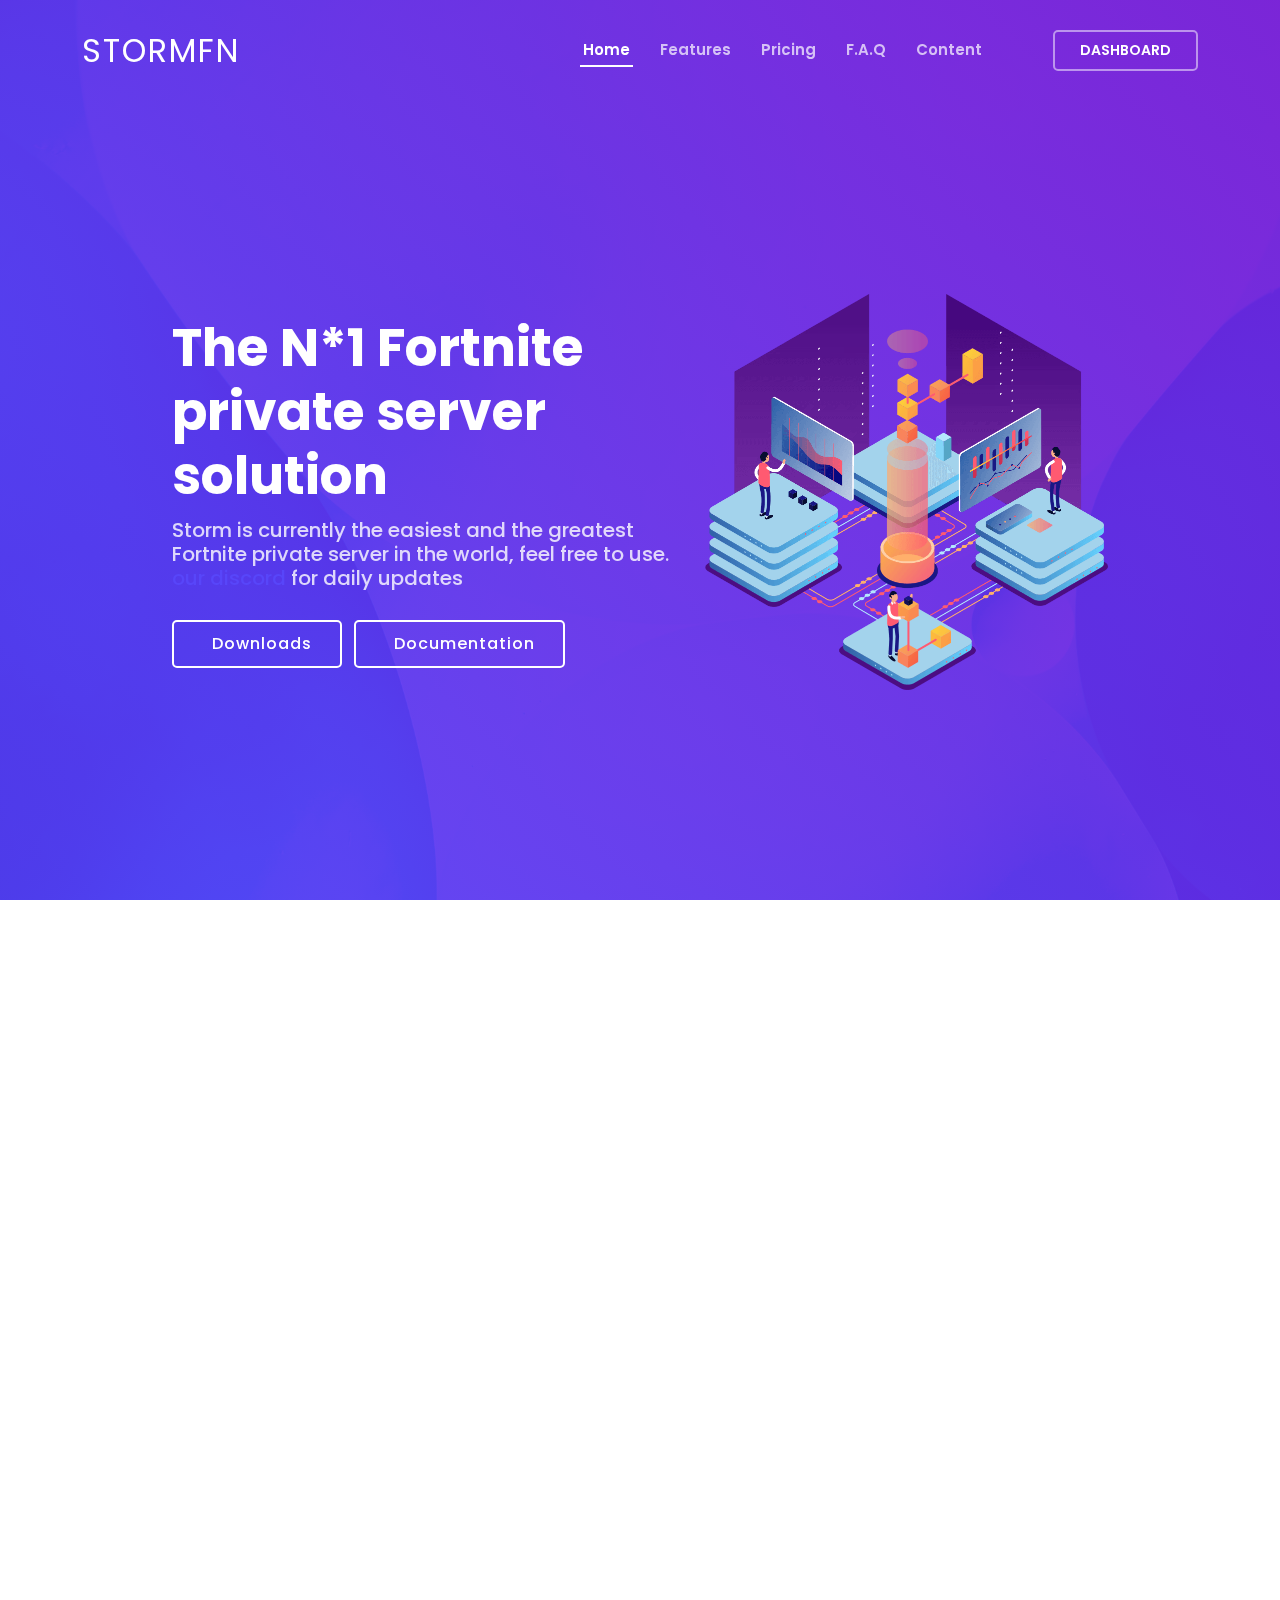
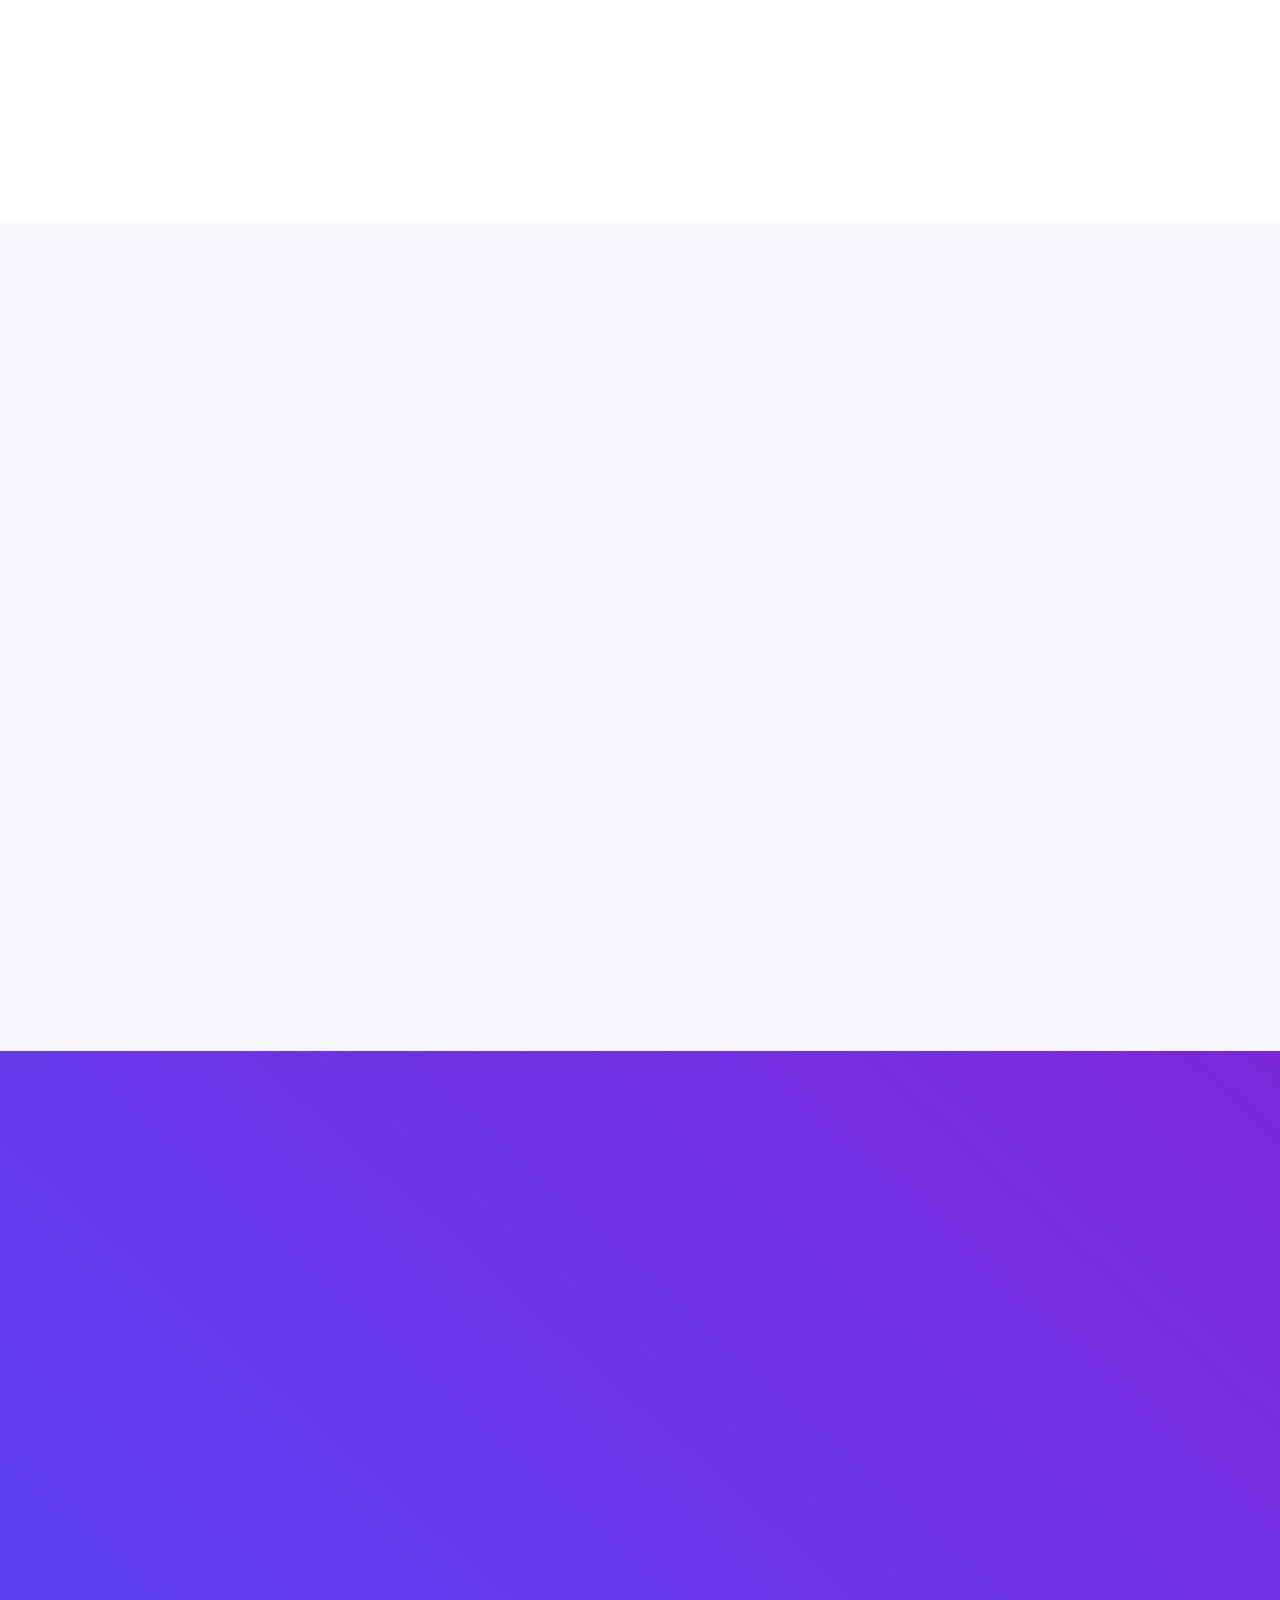
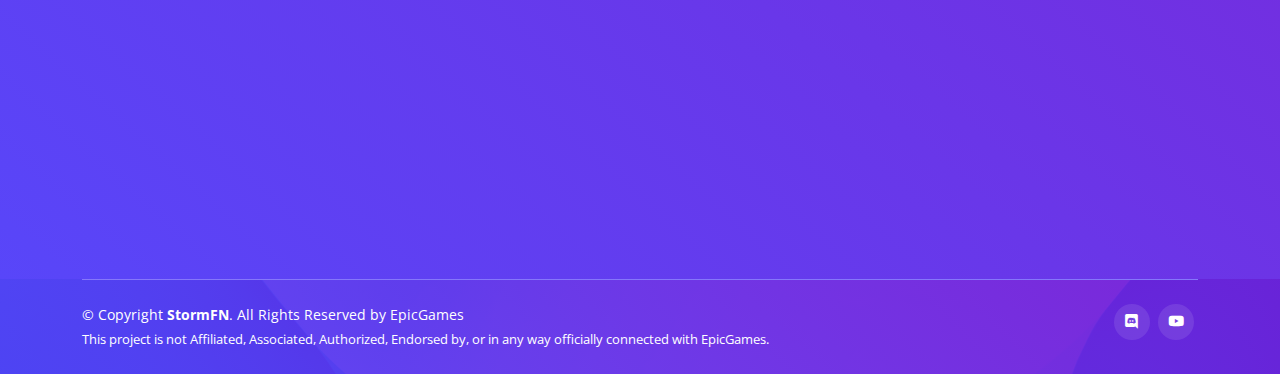
==== index.html @ 91e56296 "Add files via upload" ====
<!DOCTYPE html>
<html lang="en">
<head>
<meta charset="utf-8">
<meta content="width=device-width, initial-scale=1.0" name="viewport">
<title>StormFN</title>
<meta content="" name="description">
<meta content="" name="keywords">

<link href="storm1.png" rel="icon">
<link href="assets/img/apple-touch-icon.png" rel="apple-touch-icon">

<link href="https://fonts.googleapis.com/css?family=Open+Sans:300,300i,400,400i,600,600i,700,700i|Roboto:300,300i,400,400i,500,500i,600,600i,700,700i|Poppins:300,300i,400,400i,500,500i,600,600i,700,700i" rel="stylesheet">

<link href="https://unicons.iconscout.com/release/v4.0.0/css/line.css" rel="stylesheet">

<link href="assets/vendor/aos/aos.css" rel="stylesheet">
<link href="assets/vendor/bootstrap/css/bootstrap.min.css" rel="stylesheet">
<link href="assets/vendor/bootstrap-icons/bootstrap-icons.css" rel="stylesheet">
<link href="assets/vendor/boxicons/css/boxicons.min.css" rel="stylesheet">
<link href="assets/vendor/glightbox/css/glightbox.min.css" rel="stylesheet">
<link href="assets/vendor/swiper/swiper-bundle.min.css" rel="stylesheet">

<link href="assets/css/storm.css" rel="stylesheet">
</head>
<body>

<header id="header" class="fixed-top ">
<div class="container d-flex align-items-center justify-content-between">
<h1 class="logo"><a href="index.html">StormFN</a></h1>

<nav id="navbar" class="navbar">
<ul>
<li><a class="nav-link scrollto active" href="index.html#hero">Home</a></li>
<li><a class="nav-link scrollto" href="index.html#features">Features</a></li>
<li><a class="nav-link scrollto" href="index.html#pricing">Pricing</a></li>
<li><a class="nav-link scrollto " href="index.html#faq">F.A.Q</a></li>
<li class="dropdown"><a href="index.html#"><span>Content</span> <i class="bi bi-chevron-down"></i></a>
<ul>
<li><a href="index.html#">SOON</a></li>
<li class="dropdown"><a href="index.html#"><span>SOON</span> <i class="bi bi-chevron-right"></i></a>
<ul>
<li><a href="index.html#">SOON</a></li>
</ul>
</li>
<li><a href="index.html#">SOON</a></li>
</ul>
</li>
<li><a class="getstarted scrollto" href="login.html">DASHBOARD</a></li>
</ul>
<i class="bi bi-list mobile-nav-toggle"></i>
</nav>

</div>
</header>


<section id="hero" class="d-flex align-items-center">
<div class="container-fluid" data-aos="fade-up">
<div class="row justify-content-center">
<div class="col-xl-5 col-lg-6 pt-3 pt-lg-0 order-2 order-lg-1 d-flex flex-column justify-content-center">
<h1>The N*1 Fortnite private server solution</h1>
<h2>Storm is currently the easiest and the greatest Fortnite private server in the world, feel free to use. <a href="https://discord.gg/stormfn">our discord</a> for daily updates</h2>
<div><a href="downloads.html" class="btn-get-started scrollto"><i class="uil uil-cloud-download"></i>  Downloads</a>   <a href="index.html#about" class="btn-get-started scrollto"><i class="uil uil-info-circle"></i>  Documentation</a></div>
</div>
<div class="col-xl-4 col-lg-6 order-1 order-lg-2 hero-img" data-aos="zoom-in" data-aos-delay="150">
<img src="assets/img/hero-img.png" class="img-fluid animated" alt="">
</div>
</div>
</div>
</section>

<main id="main">

<section id="features" class="features">
<div class="container" data-aos="fade-up">
<div class="section-title">
<h2>Features</h2>
<p>Here is the list of the main Features</p>
</div>
<div class="row">
<div class="col-lg-6 order-2 order-lg-1 d-flex flex-column align-items-lg-center">
<div class="icon-box mt-5 mt-lg-0" data-aos="fade-up" data-aos-delay="100">
<i class="bx bx-receipt"></i>
<h4>Designed to be easy</h4>
<p>Storm tries to make it as easy as possible for the user. This allows you to use most features with just a few clicks!</p>
</div>
<div class="icon-box mt-5" data-aos="fade-up" data-aos-delay="200">
<i class="bx bx-cube-alt"></i>
<h4>Fast & High Quality</h4>
<p>Our developers are the best ones in the community, and they spend many times making their launchers etc, we provide an high quality usage on every features that we propose.</p>
</div>
<div class="icon-box mt-5" data-aos="fade-up" data-aos-delay="300">
<i class="bx bx-images"></i>
<h4>24/7 Support</h4>
<p>Storm is having a "customer" support service, available for everyone who are experimenting issues using storm, they are active 24/7 to answer your questions, or help you using Storm.</p>
</div>
<div class="icon-box mt-5" data-aos="fade-up" data-aos-delay="400">
<i class="bx bx-shield"></i>
<h4>High Protection</h4>
<p>Our users data and our global datas are being protected and encrypted 24/7 on our secure datacenters.</p>
</div>
</div>
<div class="image col-lg-6 order-1 order-lg-2 " data-aos="zoom-in" data-aos-delay="100">
<img src="assets/img/features.svg" alt="" class="img-fluid">
</div>
</div>
</div>
</section>


<section id="pricing" class="pricing section-bg">
<div class="container" data-aos="fade-up">
<div class="section-title">
<h2>Pricing</h2>
<p>Official pricing section of StormFN.</p>
</div>
<div class="row">
                                                                              
<div class="col-lg-3 col-md-6" data-aos="fade-up" data-aos-delay="100">
<div class="box">
<h3>Free</h3>
<h4><sup>$</sup>0<span> / month</span></h4>
<ul>
<li>StormFN - Hybrid</li>
<li>24/7 Support</li>
<li>Loader Access</li>
<li class="na">Customize Everything</li>
<li class="na">Custom Rank</li>
<li class="na">Premium Access</li>
<li class="na">Beta-Access & StormIngame</li>
</ul>
<div class="btn-wrap">
<a href="index.html#" class="btn-buy">TAKEN</a>
</div>
</div>
</div>
<div class="col-lg-3 col-md-6 mt-4 mt-md-0" data-aos="fade-up" data-aos-delay="200">
<div class="box featured">
<h3>Premium</h3>
<h4><sup>$</sup>5<span> / month</span></h4>
<ul>
<li>StormFN - Hybrid</li>
<li>24/7 Support</li>
<li>Loader Access</li>
<li>Customize Everything</li>
<li>Custom Rank</li>
<li>Premium Access</li>
<li>Beta-Access & StormIngame</li>
</ul>
<div class="btn-wrap">
<a href="https://stormdev.sellix.io/" class="btn-buy">Buy Now</a>
</div>
</div>
</div>
</div>
</div>
</section>


<section id="faq" class="faq">
<div class="container" data-aos="fade-up">
<div class="section-title">
<h2>Frequently Asked Questions</h2>
<p>StormFN F.A.Q, here you can find some reply to your questions.</p>
</div>
<div class="faq-list">
<ul>
<li data-aos="fade-up" data-aos-delay="100">
<i class="bx bx-help-circle icon-help"></i> <a data-bs-toggle="collapse" data-bs-target="#faq-list-1" class="collapsed">Can i get ban for using Storm ? <i class="bx bx-chevron-down icon-show"></i><i class="bx bx-chevron-up icon-close"></i></a>
<div id="faq-list-1" class="collapse" data-bs-parent=".faq-list">
<p>
No, we are launching FN using our custom servers, that means the anticheat's services are OFF.
</p>
</div>
</li>
<li data-aos="fade-up" data-aos-delay="200">
<i class="bx bx-help-circle icon-help"></i> <a data-bs-toggle="collapse" data-bs-target="#faq-list-2" class="collapsed">My antivirus flag storm-launcher, it is a virus ? <i class="bx bx-chevron-down icon-show"></i><i class="bx bx-chevron-up icon-close"></i></a>
<div id="faq-list-2" class="collapse" data-bs-parent=".faq-list">
<p>
No, our launcher is using dll injections methods, to redirect epic servers to ours, that's why your antivirus think it's a virus but it's not.
</p>
</div>
</li>
<li data-aos="fade-up" data-aos-delay="300">
<i class="bx bx-help-circle icon-help"></i> <a data-bs-toggle="collapse" data-bs-target="#faq-list-3" class="collapsed">Is Storm safe, my fn account can be hacked ? <i class="bx bx-chevron-down icon-show"></i><i class="bx bx-chevron-up icon-close"></i></a>
<div id="faq-list-3" class="collapse" data-bs-parent=".faq-list">
<p>
Storm is 100% Safe, we aren't logging your account informations, and our servers are being crypted 2x times through secure requests.
</p>
</div>
</li>
<li data-aos="fade-up" data-aos-delay="400">
<i class="bx bx-help-circle icon-help"></i> <a data-bs-toggle="collapse" data-bs-target="#faq-list-4" class="collapsed">Can my friends see my skins, and can i join them ? <i class="bx bx-chevron-down icon-show"></i><i class="bx bx-chevron-up icon-close"></i></a>
<div id="faq-list-4" class="collapse" data-bs-parent=".faq-list">
<p>
Yes, you can add and join your friends, and they will see every skins / emote you can use.
</p>
</div>
</li>
<li data-aos="fade-up" data-aos-delay="500">
<i class="bx bx-help-circle icon-help"></i> <a data-bs-toggle="collapse" data-bs-target="#faq-list-5" class="collapsed">Does storm have a discord ? <i class="bx bx-chevron-down icon-show"></i><i class="bx bx-chevron-up icon-close"></i></a>
<div id="faq-list-5" class="collapse" data-bs-parent=".faq-list">
<p>
Yes, <a href="https://discord.gg/stormfn">Storm Discord</a>
</p>
</div>
</li>
</ul>
</div>
</div>
</section>

</main>


<footer id="footer">
<div class="container">
<div class="copyright-wrap d-md-flex py-4">
<div class="me-md-auto text-center text-md-start">
<div class="copyright">
&copy; Copyright <strong><span>StormFN</span></strong>. All Rights Reserved by EpicGames
</div>
<div class="credits">




This project is not Affiliated, Associated, Authorized, Endorsed by, or in any way officially connected with EpicGames.</a>
</div>
</div>
<div class="social-links text-center text-md-right pt-3 pt-md-0">
<a href="https://discord.gg/stormfn" class="discord"><i class="bx bxl-discord"></i></a>
<a href="https://www.youtube.com/channel/UC-KLQO0019FDT2NYOJk5upw" class="youtube"><i class="bx bxl-youtube"></i></a>

</div>
</div>
</div>
</footer>

<a href="index.html#" class="back-to-top d-flex align-items-center justify-content-center"><i class="bi bi-arrow-up-short"></i></a>
<div id="preloader"></div>

<script src="assets/vendor/purecounter/purecounter_vanilla.js"></script>
<script src="assets/vendor/aos/aos.js"></script>
<script src="assets/vendor/bootstrap/js/bootstrap.bundle.min.js"></script>
<script src="assets/vendor/glightbox/js/glightbox.min.js"></script>
<script src="assets/vendor/isotope-layout/isotope.pkgd.min.js"></script>
<script src="assets/vendor/swiper/swiper-bundle.min.js"></script>
<script src="assets/vendor/php-email-form/validate.js"></script>

<script src="assets/js/main.js"></script>
</body>
</html>
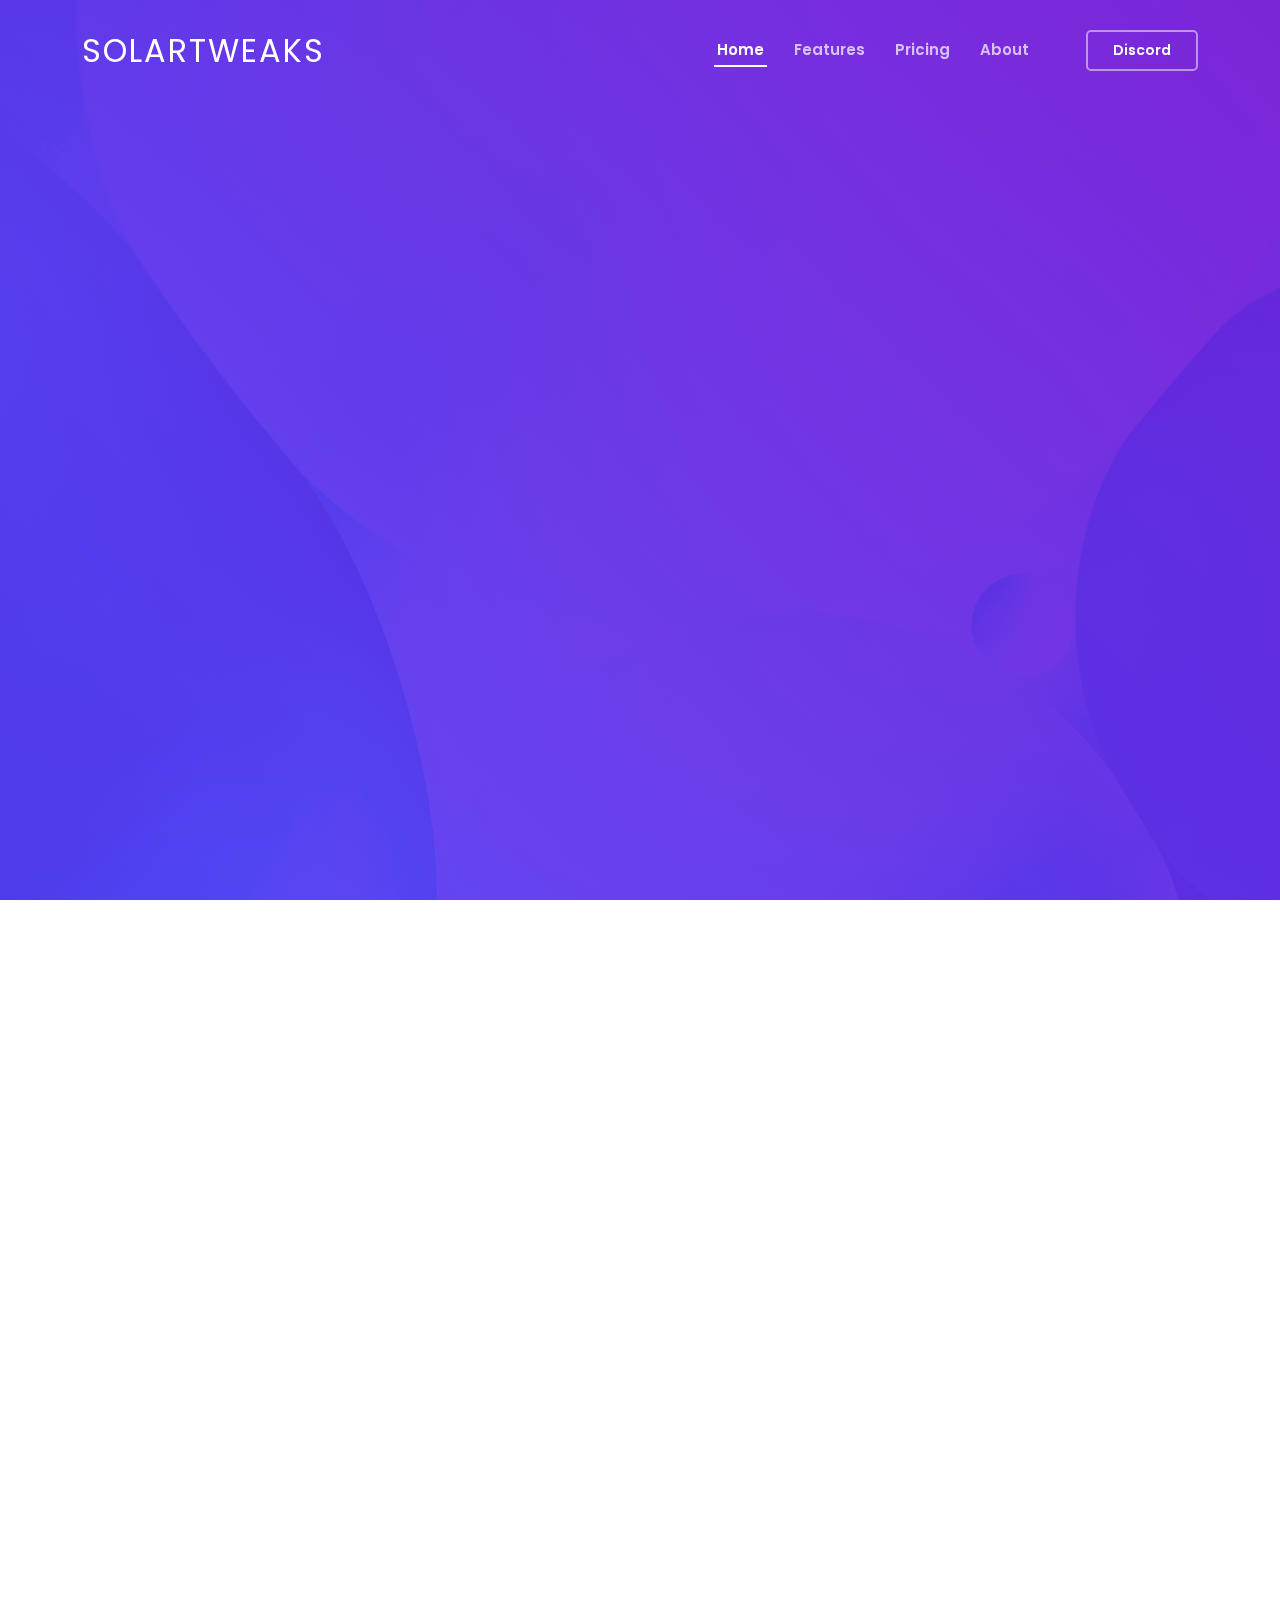
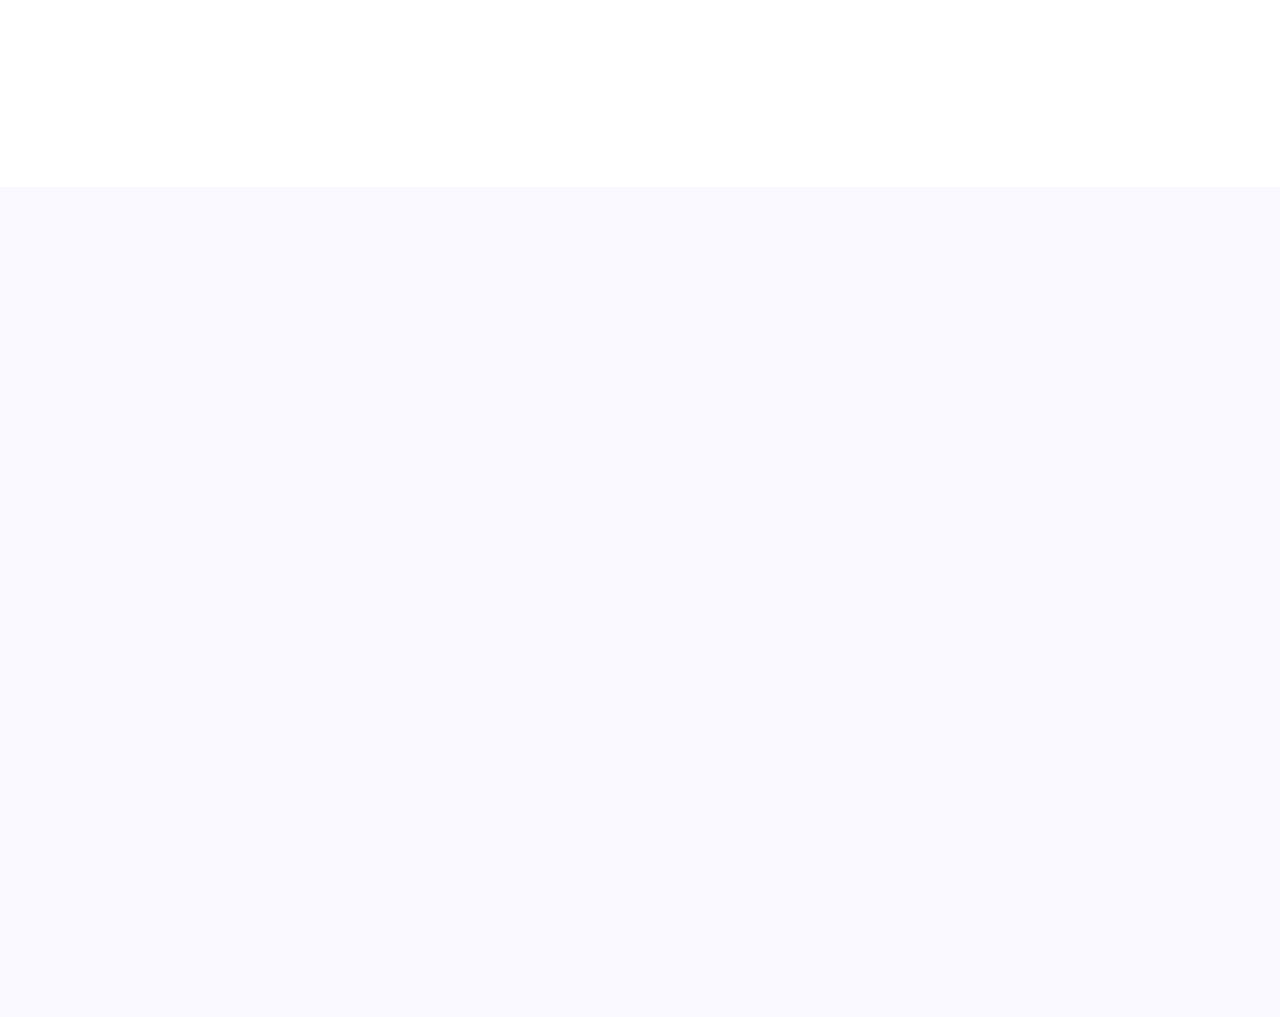
==== commit 8cfdfd42: "Update index.html" ====
--- a/index.html
+++ b/index.html
@@ -3,7 +3,7 @@
 <head>
 <meta charset="utf-8">
 <meta content="width=device-width, initial-scale=1.0" name="viewport">
-<title>StormFN</title>
+<title>SolarTweaks</title>
 <meta content="" name="description">
 <meta content="" name="keywords">
 
@@ -27,26 +27,16 @@
 
 <header id="header" class="fixed-top ">
 <div class="container d-flex align-items-center justify-content-between">
-<h1 class="logo"><a href="index.html">StormFN</a></h1>
+<h1 class="logo"><a href="index.html">SolarTweaks</a></h1>
 
 <nav id="navbar" class="navbar">
 <ul>
 <li><a class="nav-link scrollto active" href="index.html#hero">Home</a></li>
 <li><a class="nav-link scrollto" href="index.html#features">Features</a></li>
 <li><a class="nav-link scrollto" href="index.html#pricing">Pricing</a></li>
-<li><a class="nav-link scrollto " href="index.html#faq">F.A.Q</a></li>
-<li class="dropdown"><a href="index.html#"><span>Content</span> <i class="bi bi-chevron-down"></i></a>
-<ul>
-<li><a href="index.html#">SOON</a></li>
-<li class="dropdown"><a href="index.html#"><span>SOON</span> <i class="bi bi-chevron-right"></i></a>
-<ul>
-<li><a href="index.html#">SOON</a></li>
-</ul>
+<li><a class="nav-link scrollto " href="index.html#faq">About</a></li>
 </li>
-<li><a href="index.html#">SOON</a></li>
-</ul>
-</li>
-<li><a class="getstarted scrollto" href="login.html">DASHBOARD</a></li>
+<li><a class="getstarted scrollto" href="https://discord.gg/3Jkrs8U4ta">Discord</a></li>
 </ul>
 <i class="bi bi-list mobile-nav-toggle"></i>
 </nav>
@@ -59,9 +49,9 @@
 <div class="container-fluid" data-aos="fade-up">
 <div class="row justify-content-center">
 <div class="col-xl-5 col-lg-6 pt-3 pt-lg-0 order-2 order-lg-1 d-flex flex-column justify-content-center">
-<h1>The N*1 Fortnite private server solution</h1>
-<h2>Storm is currently the easiest and the greatest Fortnite private server in the world, feel free to use. <a href="https://discord.gg/stormfn">our discord</a> for daily updates</h2>
-<div><a href="downloads.html" class="btn-get-started scrollto"><i class="uil uil-cloud-download"></i>  Downloads</a>   <a href="index.html#about" class="btn-get-started scrollto"><i class="uil uil-info-circle"></i>  Documentation</a></div>
+<h1>The #1 gaming optimization tool</h1>
+<h2>SaturnTweaks is the #1 optimization tool, and is proven to give the most fps.</h2>
+<div><a href="downloads.html" class="btn-get-started scrollto"><i class="uil uil-cloud-download"></i>  Downloads</a>   <a href="https://discord.gg/3Jkrs8U4ta" class="btn-get-started scrollto"><i class="uil uil-info-circle"></i>  Discord</a></div>
 </div>
 <div class="col-xl-4 col-lg-6 order-1 order-lg-2 hero-img" data-aos="zoom-in" data-aos-delay="150">
 <img src="assets/img/hero-img.png" class="img-fluid animated" alt="">
@@ -83,22 +73,22 @@
 <div class="icon-box mt-5 mt-lg-0" data-aos="fade-up" data-aos-delay="100">
 <i class="bx bx-receipt"></i>
 <h4>Designed to be easy</h4>
-<p>Storm tries to make it as easy as possible for the user. This allows you to use most features with just a few clicks!</p>
+<p>Saturn tries to make it as easy as possible for the user. This allows you to use most features with just a few key presses!</p>
 </div>
 <div class="icon-box mt-5" data-aos="fade-up" data-aos-delay="200">
 <i class="bx bx-cube-alt"></i>
-<h4>Fast & High Quality</h4>
-<p>Our developers are the best ones in the community, and they spend many times making their launchers etc, we provide an high quality usage on every features that we propose.</p>
+<h4>High Quality</h4>
+<p>With saturn, you know you will always be getting top-notch quality.</p>
 </div>
 <div class="icon-box mt-5" data-aos="fade-up" data-aos-delay="300">
 <i class="bx bx-images"></i>
 <h4>24/7 Support</h4>
-<p>Storm is having a "customer" support service, available for everyone who are experimenting issues using storm, they are active 24/7 to answer your questions, or help you using Storm.</p>
+<p>Saturns staff will always be helping.</p>
 </div>
 <div class="icon-box mt-5" data-aos="fade-up" data-aos-delay="400">
 <i class="bx bx-shield"></i>
 <h4>High Protection</h4>
-<p>Our users data and our global datas are being protected and encrypted 24/7 on our secure datacenters.</p>
+<p>Our only payment is Discord nitro, meaning, youll never have to worry about our staff taking your info, as its just a nitro gift as the payment!</p>
 </div>
 </div>
 <div class="image col-lg-6 order-1 order-lg-2 " data-aos="zoom-in" data-aos-delay="100">
@@ -113,7 +103,7 @@
 <div class="container" data-aos="fade-up">
 <div class="section-title">
 <h2>Pricing</h2>
-<p>Official pricing section of StormFN.</p>
+<p>Here you can find the different plans of our service.</p>
 </div>
 <div class="row">
                                                                               
@@ -122,133 +112,39 @@
 <h3>Free</h3>
 <h4><sup>$</sup>0<span> / month</span></h4>
 <ul>
-<li>StormFN - Hybrid</li>
+<li>The program</li>
 <li>24/7 Support</li>
-<li>Loader Access</li>
-<li class="na">Customize Everything</li>
+<li>Non-Premium forums</li>
+<li class="na">Premium forums</li>
 <li class="na">Custom Rank</li>
 <li class="na">Premium Access</li>
-<li class="na">Beta-Access & StormIngame</li>
+<li class="na">Beta-Access</li>
 </ul>
 <div class="btn-wrap">
-<a href="index.html#" class="btn-buy">TAKEN</a>
+<a href="index.html#" class="btn-buy">In-Use</a>
 </div>
 </div>
 </div>
 <div class="col-lg-3 col-md-6 mt-4 mt-md-0" data-aos="fade-up" data-aos-delay="200">
 <div class="box featured">
 <h3>Premium</h3>
-<h4><sup>$</sup>5<span> / month</span></h4>
+<h4><sup>$</sup>10<span> / month</span></h4>
 <ul>
-<li>StormFN - Hybrid</li>
+<li>Premium</li>
 <li>24/7 Support</li>
-<li>Loader Access</li>
-<li>Customize Everything</li>
+<li>The program</li>
+<li>Premium forums</li>
 <li>Custom Rank</li>
 <li>Premium Access</li>
-<li>Beta-Access & StormIngame</li>
+<li>Beta-Access</li>
 </ul>
 <div class="btn-wrap">
-<a href="https://stormdev.sellix.io/" class="btn-buy">Buy Now</a>
+<a href="https://discord.gg/3Jkrs8U4ta" class="btn-buy">Buy Now</a>
 </div>
 </div>
 </div>
 </div>
 </div>
 </section>
-
-
-<section id="faq" class="faq">
-<div class="container" data-aos="fade-up">
-<div class="section-title">
-<h2>Frequently Asked Questions</h2>
-<p>StormFN F.A.Q, here you can find some reply to your questions.</p>
-</div>
-<div class="faq-list">
-<ul>
-<li data-aos="fade-up" data-aos-delay="100">
-<i class="bx bx-help-circle icon-help"></i> <a data-bs-toggle="collapse" data-bs-target="#faq-list-1" class="collapsed">Can i get ban for using Storm ? <i class="bx bx-chevron-down icon-show"></i><i class="bx bx-chevron-up icon-close"></i></a>
-<div id="faq-list-1" class="collapse" data-bs-parent=".faq-list">
-<p>
-No, we are launching FN using our custom servers, that means the anticheat's services are OFF.
-</p>
-</div>
-</li>
-<li data-aos="fade-up" data-aos-delay="200">
-<i class="bx bx-help-circle icon-help"></i> <a data-bs-toggle="collapse" data-bs-target="#faq-list-2" class="collapsed">My antivirus flag storm-launcher, it is a virus ? <i class="bx bx-chevron-down icon-show"></i><i class="bx bx-chevron-up icon-close"></i></a>
-<div id="faq-list-2" class="collapse" data-bs-parent=".faq-list">
-<p>
-No, our launcher is using dll injections methods, to redirect epic servers to ours, that's why your antivirus think it's a virus but it's not.
-</p>
-</div>
-</li>
-<li data-aos="fade-up" data-aos-delay="300">
-<i class="bx bx-help-circle icon-help"></i> <a data-bs-toggle="collapse" data-bs-target="#faq-list-3" class="collapsed">Is Storm safe, my fn account can be hacked ? <i class="bx bx-chevron-down icon-show"></i><i class="bx bx-chevron-up icon-close"></i></a>
-<div id="faq-list-3" class="collapse" data-bs-parent=".faq-list">
-<p>
-Storm is 100% Safe, we aren't logging your account informations, and our servers are being crypted 2x times through secure requests.
-</p>
-</div>
-</li>
-<li data-aos="fade-up" data-aos-delay="400">
-<i class="bx bx-help-circle icon-help"></i> <a data-bs-toggle="collapse" data-bs-target="#faq-list-4" class="collapsed">Can my friends see my skins, and can i join them ? <i class="bx bx-chevron-down icon-show"></i><i class="bx bx-chevron-up icon-close"></i></a>
-<div id="faq-list-4" class="collapse" data-bs-parent=".faq-list">
-<p>
-Yes, you can add and join your friends, and they will see every skins / emote you can use.
-</p>
-</div>
-</li>
-<li data-aos="fade-up" data-aos-delay="500">
-<i class="bx bx-help-circle icon-help"></i> <a data-bs-toggle="collapse" data-bs-target="#faq-list-5" class="collapsed">Does storm have a discord ? <i class="bx bx-chevron-down icon-show"></i><i class="bx bx-chevron-up icon-close"></i></a>
-<div id="faq-list-5" class="collapse" data-bs-parent=".faq-list">
-<p>
-Yes, <a href="https://discord.gg/stormfn">Storm Discord</a>
-</p>
-</div>
-</li>
-</ul>
-</div>
-</div>
-</section>
-
-</main>
-
-
-<footer id="footer">
-<div class="container">
-<div class="copyright-wrap d-md-flex py-4">
-<div class="me-md-auto text-center text-md-start">
-<div class="copyright">
-&copy; Copyright <strong><span>StormFN</span></strong>. All Rights Reserved by EpicGames
-</div>
-<div class="credits">
-
-
-
-
-This project is not Affiliated, Associated, Authorized, Endorsed by, or in any way officially connected with EpicGames.</a>
-</div>
-</div>
-<div class="social-links text-center text-md-right pt-3 pt-md-0">
-<a href="https://discord.gg/stormfn" class="discord"><i class="bx bxl-discord"></i></a>
-<a href="https://www.youtube.com/channel/UC-KLQO0019FDT2NYOJk5upw" class="youtube"><i class="bx bxl-youtube"></i></a>
-
-</div>
-</div>
-</div>
-</footer>
-
-<a href="index.html#" class="back-to-top d-flex align-items-center justify-content-center"><i class="bi bi-arrow-up-short"></i></a>
-<div id="preloader"></div>
-
-<script src="assets/vendor/purecounter/purecounter_vanilla.js"></script>
-<script src="assets/vendor/aos/aos.js"></script>
-<script src="assets/vendor/bootstrap/js/bootstrap.bundle.min.js"></script>
-<script src="assets/vendor/glightbox/js/glightbox.min.js"></script>
-<script src="assets/vendor/isotope-layout/isotope.pkgd.min.js"></script>
-<script src="assets/vendor/swiper/swiper-bundle.min.js"></script>
-<script src="assets/vendor/php-email-form/validate.js"></script>
-
-<script src="assets/js/main.js"></script>
 </body>
-</html>+</html>
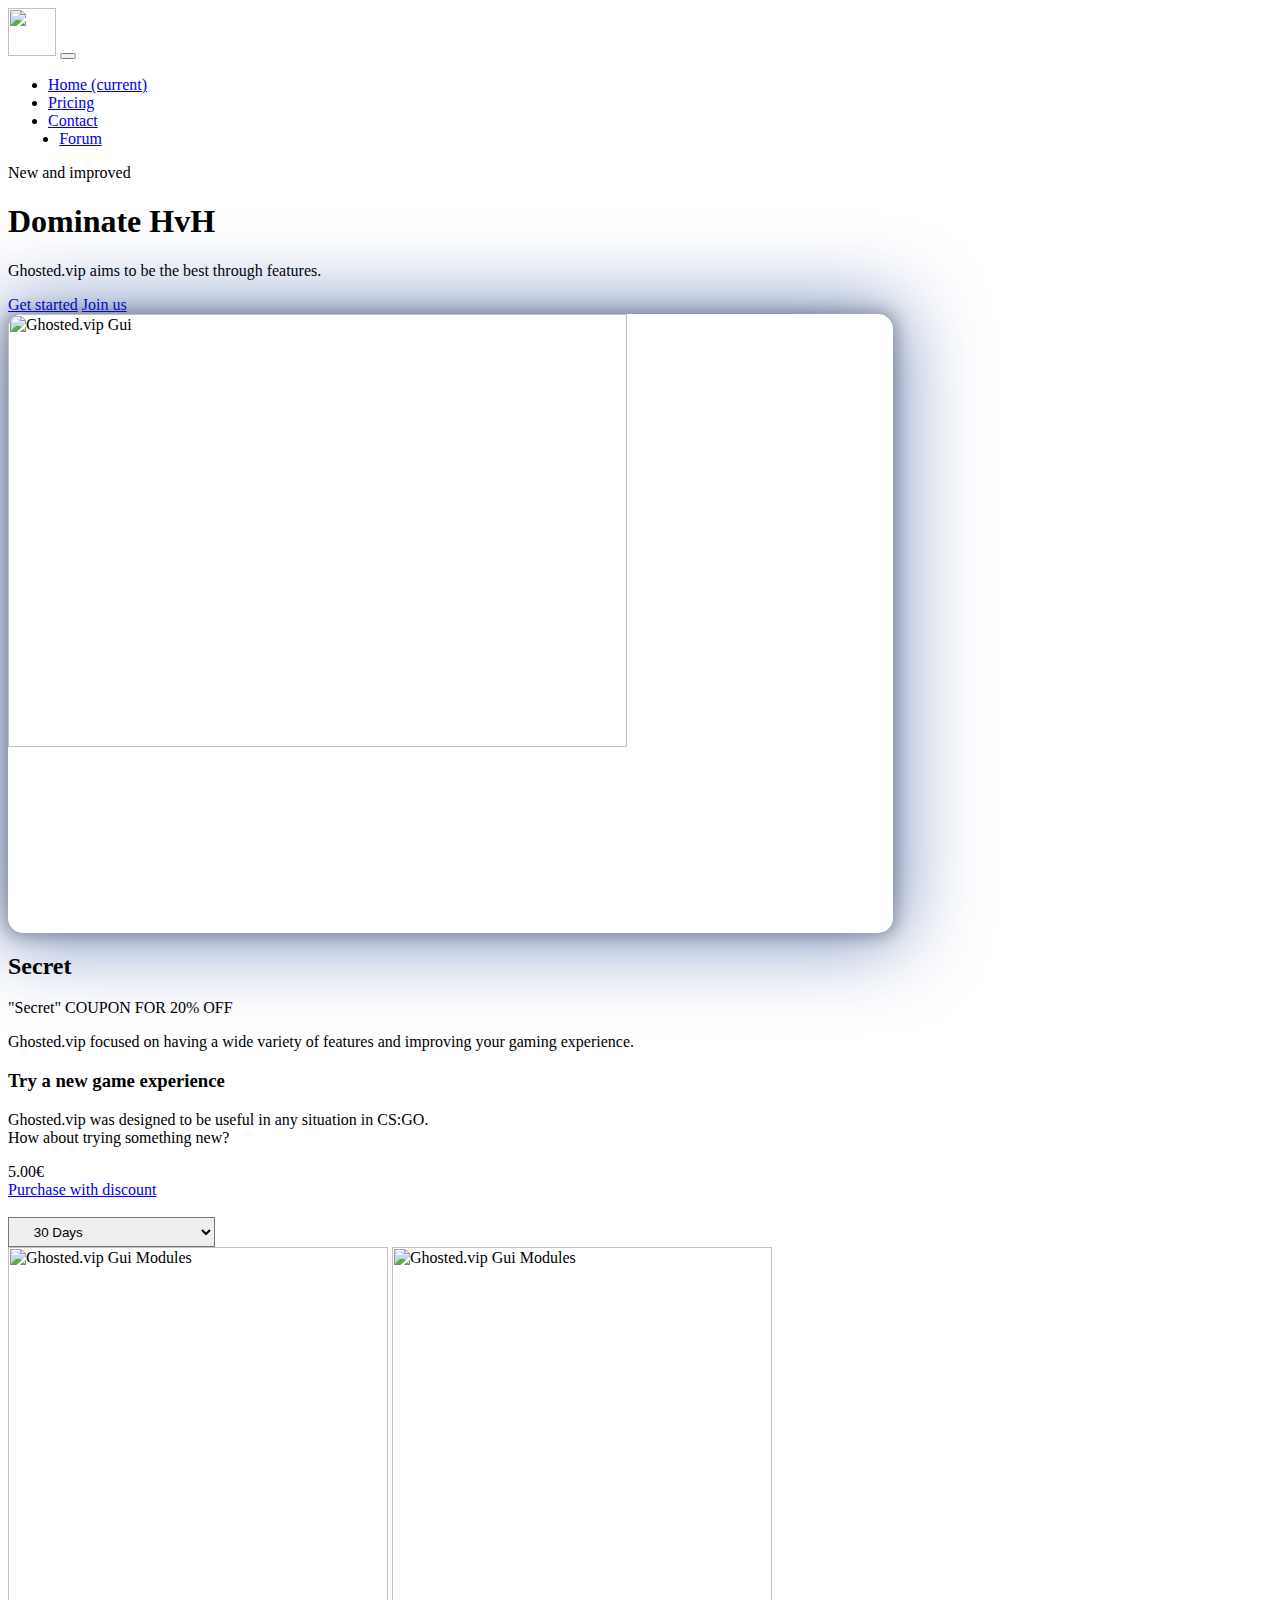
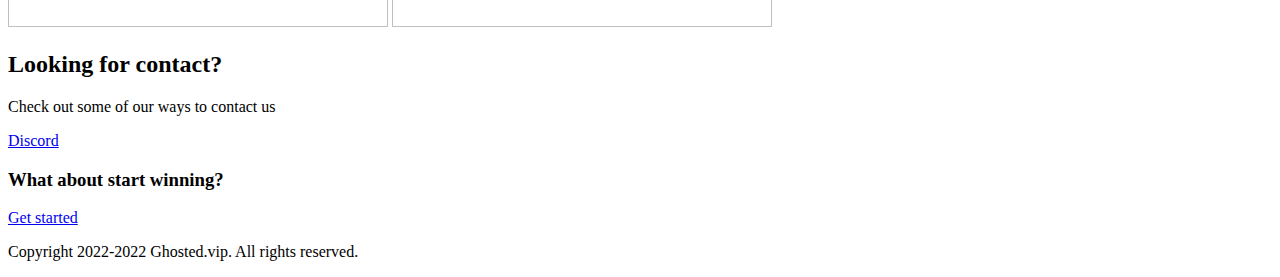
==== commit d3886467: "Update index.html" ====
--- a/index.html
+++ b/index.html
@@ -1,150 +1,178 @@
+
+<head>
 <!DOCTYPE html>
-<html lang="en">
-<head>
-<meta charset="utf-8">
-<meta content="width=device-width, initial-scale=1.0" name="viewport">
-<title>SolarTweaks</title>
-<meta content="" name="description">
-<meta content="" name="keywords">
+<html lang="pt-br">
+<meta charset="UTF-8">
+<meta http-equiv="X-UA-Compatible" content="IE=edge">
+<meta name="viewport" content="width=device-width, initial-scale=1.0">
+<title>Ghosted.vip International</title>
+<link href="assets/css/imports.css" rel="stylesheet">
+<link href="assets/css/aos.css" rel="stylesheet">
+<link rel="stylesheet" href="assets/css/font.css" />
+<script src="assets/js/ajax/libs/jquery/3.3.1/jquery.min.js"></script>
+<script src="assets/js/aos%402.3.1/aos.js"></script>
+<link rel="shortcut icon" type="image/x-icon" href="assets/img/logo.png">
+</head>
+<div class="head" style="width: 100%; height: 20px; position: absolute; z-index: -1"></div>
+<header id="navbar" class="active">
+<div class="overlay"></div>
+<div class="container">
+<nav class="navbar navbar-expand-lg navbar-dark">
+<a class="navbar-brand" href="#"><img src="assets/img/logo.png" alt="" style="width: 3rem;"></a>
+<button class="navbar-toggler" type="button" data-bs-toggle="collapse" data-bs-target="#navbarNav" aria-controls="navbarNav" aria-expanded="false" aria-label="Toggle navigation">
+<span class="navbar-toggler-icon"></span>
+</button>
+<div class="collapse navbar-collapse justify-content-end" id="navbarNav">
+<ul class="navbar-nav text-uppercase">
+<li class="nav-item active">
+<a class="nav-link" href="#landing" onclick="remove_hash()">Home <span class="sr-only">(current)</span></a>
+</li>
+<li class="nav-item">
+<a class="nav-link" href="#product-info" onclick="remove_hash()">Pricing</a>
+</li>
 
-<link href="storm1.png" rel="icon">
-<link href="assets/img/apple-touch-icon.png" rel="apple-touch-icon">
-
-<link href="https://fonts.googleapis.com/css?family=Open+Sans:300,300i,400,400i,600,600i,700,700i|Roboto:300,300i,400,400i,500,500i,600,600i,700,700i|Poppins:300,300i,400,400i,500,500i,600,600i,700,700i" rel="stylesheet">
-
-<link href="https://unicons.iconscout.com/release/v4.0.0/css/line.css" rel="stylesheet">
-
-<link href="assets/vendor/aos/aos.css" rel="stylesheet">
-<link href="assets/vendor/bootstrap/css/bootstrap.min.css" rel="stylesheet">
-<link href="assets/vendor/bootstrap-icons/bootstrap-icons.css" rel="stylesheet">
-<link href="assets/vendor/boxicons/css/boxicons.min.css" rel="stylesheet">
-<link href="assets/vendor/glightbox/css/glightbox.min.css" rel="stylesheet">
-<link href="assets/vendor/swiper/swiper-bundle.min.css" rel="stylesheet">
-
-<link href="assets/css/storm.css" rel="stylesheet">
-</head>
-<body>
-
-<header id="header" class="fixed-top ">
-<div class="container d-flex align-items-center justify-content-between">
-<h1 class="logo"><a href="index.html">SolarTweaks</a></h1>
-
-<nav id="navbar" class="navbar">
-<ul>
-<li><a class="nav-link scrollto active" href="index.html#hero">Home</a></li>
-<li><a class="nav-link scrollto" href="index.html#features">Features</a></li>
-<li><a class="nav-link scrollto" href="index.html#pricing">Pricing</a></li>
-<li><a class="nav-link scrollto " href="index.html#faq">About</a></li>
+<li class="nav-item">
+<a class="nav-link" href="#contact" onclick="remove_hash()">Contact</a>
 </li>
-<li><a class="getstarted scrollto" href="https://discord.gg/3Jkrs8U4ta">Discord</a></li>
+<li class="nav-item" style="margin-left: .7rem;">
+<a href=https://ghosted.vip/forum/index.php class="button nav-btn d-flex justify-content-center align-items-center mt-md-0 mt-2 mb-md-0 mb-2 ml-4">
+Forum</a>
+</li>
 </ul>
-<i class="bi bi-list mobile-nav-toggle"></i>
+</div>
 </nav>
-
 </div>
 </header>
-
-
-<section id="hero" class="d-flex align-items-center">
-<div class="container-fluid" data-aos="fade-up">
-<div class="row justify-content-center">
-<div class="col-xl-5 col-lg-6 pt-3 pt-lg-0 order-2 order-lg-1 d-flex flex-column justify-content-center">
-<h1>The #1 gaming optimization tool</h1>
-<h2>SaturnTweaks is the #1 optimization tool, and is proven to give the most fps.</h2>
-<div><a href="downloads.html" class="btn-get-started scrollto"><i class="uil uil-cloud-download"></i>  Downloads</a>   <a href="https://discord.gg/3Jkrs8U4ta" class="btn-get-started scrollto"><i class="uil uil-info-circle"></i>  Discord</a></div>
+<section id="landing">
+<div class="container h-100">
+<div class="row align-items-center h-100">
+<div class="col-md-6" data-aos="fade-right" data-aos-duration="2200">
+<div class="left">
+<div class="box-welcome">
+<span>New and improved</span>
 </div>
-<div class="col-xl-4 col-lg-6 order-1 order-lg-2 hero-img" data-aos="zoom-in" data-aos-delay="150">
-<img src="assets/img/hero-img.png" class="img-fluid animated" alt="">
+<div class="content">
+<h1 class="mb-3">Dominate HvH <br>
+</h1>
+<div class="paragraph">
+<p class="mb-5">Ghosted.vip aims to be the best through features.</p>
+</div>
+</div>
+<a href="#" class="button">Get started</a>
+<a href=https://discord.gg/naJYFmVDBf class="learn-more">Join us</a>
+</div>
+</div>
+<div class="col-md-6 d-flex justify-content-end right" data-aos="fade-left" data-aos-duration="2200">
+<img alt="Ghosted.vip Gui" style=" border-radius: 15px;
+                    box-shadow: 0px 0px 15px 5px rgba(0, 0, 0, 0.25), 0px 0px 80px 10px rgba(17, 57, 145, 0.534); animation: infinite 5s space ease;" width="70%" src="assets/img/gui.png" alt="">
+<div class="overlay-background"></div>
+</section>
+<section id="product-info">
+<div class="container">
+<div class="row align-items-center">
+<div class="col-md-6 left" data-aos="fade-right" data-aos-duration="1000">
+<div class="product-title d-flex align-items-center">
+<h2>Secret</h2> <span class="d-flex align-items-center justify-content-center"> "Secret" COUPON
+FOR 20% OFF</span>
+</div>
+<div class="product-description">
+<p>Ghosted.vip focused on having a wide variety of features and improving your gaming
+experience.</p>
+</div>
+<div class="product-especial-info">
+<h3>Try a new game experience</h3>
+<p>Ghosted.vip was designed to be useful in any situation in CS:GO. <br>
+How about trying something new?</p>
+</div>
+<div class="product-price d-flex align-items-center mb-1">
+<div class="price">
+<span id="price-tag">5.00€</span><br>
+</div>
+<a href="https://ghostedhvh.sellix.io">Purchase with discount</a>
+</div>
+<br>
+<div class="buy ">
+<div class="d-flex align-items-center">
+<div>
+<select id="plan-select" onchange="change_buy_button()" style="margin-right: .5rem; padding: .35rem 1.3rem; padding-right: 2.5rem; background-position-x: 85%;" class="custom-select">
+<option value="0" selected>30 Days</option>
+<option value="1">90 Days</option>
+<option value="2">180 Days</option>
+<option value="3">365 Days <h2>Best Value</h2></option>
+</select>
+</div>
+<div>
+</div>
+</div>
+</div>
+</div>
+<div class="right" data-aos="fade-left" data-aos-duration="1000">
+<img alt="Ghosted.vip Gui Modules" src="assets/img/gui.png" alt="" class="img-fluid" width="380rem">
+<img alt="Ghosted.vip Gui Modules" src="assets/img/gui.png" alt="" class="img-fluid" width="380rem">
 </div>
 </div>
 </div>
 </section>
-
-<main id="main">
-
-<section id="features" class="features">
-<div class="container" data-aos="fade-up">
-<div class="section-title">
-<h2>Features</h2>
-<p>Here is the list of the main Features</p>
-</div>
-<div class="row">
-<div class="col-lg-6 order-2 order-lg-1 d-flex flex-column align-items-lg-center">
-<div class="icon-box mt-5 mt-lg-0" data-aos="fade-up" data-aos-delay="100">
-<i class="bx bx-receipt"></i>
-<h4>Designed to be easy</h4>
-<p>Saturn tries to make it as easy as possible for the user. This allows you to use most features with just a few key presses!</p>
-</div>
-<div class="icon-box mt-5" data-aos="fade-up" data-aos-delay="200">
-<i class="bx bx-cube-alt"></i>
-<h4>High Quality</h4>
-<p>With saturn, you know you will always be getting top-notch quality.</p>
-</div>
-<div class="icon-box mt-5" data-aos="fade-up" data-aos-delay="300">
-<i class="bx bx-images"></i>
-<h4>24/7 Support</h4>
-<p>Saturns staff will always be helping.</p>
-</div>
-<div class="icon-box mt-5" data-aos="fade-up" data-aos-delay="400">
-<i class="bx bx-shield"></i>
-<h4>High Protection</h4>
-<p>Our only payment is Discord nitro, meaning, youll never have to worry about our staff taking your info, as its just a nitro gift as the payment!</p>
-</div>
-</div>
-<div class="image col-lg-6 order-1 order-lg-2 " data-aos="zoom-in" data-aos-delay="100">
-<img src="assets/img/features.svg" alt="" class="img-fluid">
+<section id="faq">
+<div class="overlay"></div>
+</section>
+<section id="contact">
+<div class="container">
+<div class="row text-center">
+<div class="col-12">
+<h2 data-aos="fade" data-aos-duration="1000">Looking for contact?</h2>
+<p data-aos="fade" data-aos-duration="1000">Check out some of our ways to contact us</p>
+<a data-aos="fade" data-aos-duration="1000" href=https://discord.gg/naJYFmVDBf class="button rounded-circle white px-5">Discord</a>
 </div>
 </div>
 </div>
 </section>
-
-
-<section id="pricing" class="pricing section-bg">
-<div class="container" data-aos="fade-up">
-<div class="section-title">
-<h2>Pricing</h2>
-<p>Here you can find the different plans of our service.</p>
+<section id="footer">
+<div class="container">
+<div class="row align-items-center">
+<div class="col-md-8" data-aos="fade-right" data-aos-duration="1000">
+<div class="content">
+<h3>What about start winning?</h3>
 </div>
-<div class="row">
-                                                                              
-<div class="col-lg-3 col-md-6" data-aos="fade-up" data-aos-delay="100">
-<div class="box">
-<h3>Free</h3>
-<h4><sup>$</sup>0<span> / month</span></h4>
-<ul>
-<li>The program</li>
-<li>24/7 Support</li>
-<li>Non-Premium forums</li>
-<li class="na">Premium forums</li>
-<li class="na">Custom Rank</li>
-<li class="na">Premium Access</li>
-<li class="na">Beta-Access</li>
-</ul>
-<div class="btn-wrap">
-<a href="index.html#" class="btn-buy">In-Use</a>
+</div>
+<div class="col-md-4 d-flex justify-content-md-start justify-content-md-end" data-aos="fade-left" data-aos-duration="1000">
+<a href=https://ghostedhvh.sellix.io class="button rounded-circle primary">Get started</a>
 </div>
 </div>
 </div>
-<div class="col-lg-3 col-md-6 mt-4 mt-md-0" data-aos="fade-up" data-aos-delay="200">
-<div class="box featured">
-<h3>Premium</h3>
-<h4><sup>$</sup>10<span> / month</span></h4>
-<ul>
-<li>Premium</li>
-<li>24/7 Support</li>
-<li>The program</li>
-<li>Premium forums</li>
-<li>Custom Rank</li>
-<li>Premium Access</li>
-<li>Beta-Access</li>
-</ul>
-<div class="btn-wrap">
-<a href="https://discord.gg/3Jkrs8U4ta" class="btn-buy">Buy Now</a>
-</div>
+</section>
+<section id="copyright">
+<div class="container">
+<div class="row text-center">
+<div class="col-12">
+<div class="text">
+ <p>Copyright 2022-2022 Ghosted.vip. All rights reserved.</p>
 </div>
 </div>
 </div>
 </div>
 </section>
+<script src="assets/js/bootstrap.js"></script>
+<script>
+     AOS.init({
+          disable: 'mobile',
+          once: true,
+     });
+
+     function change_buy_button(month, threemonths, oneyear, lifetime) {
+          var value = document.getElementById('plan-select').value;
+          if (value == 0) {
+
+               document.getElementById('price-tag').innerHTML = "4.99€";
+          } else if (value == 1) {
+               document.getElementById('price-tag').innerHTML = "14.99€";
+          } else if (value == 2) {
+               document.getElementById('price-tag').innerHTML = "24.99€";
+          } else if (value == 3) {
+               document.getElementById('price-tag').innerHTML = "39.99€";
+
+          }
+
+     }
+</script>
 </body>
-</html>
